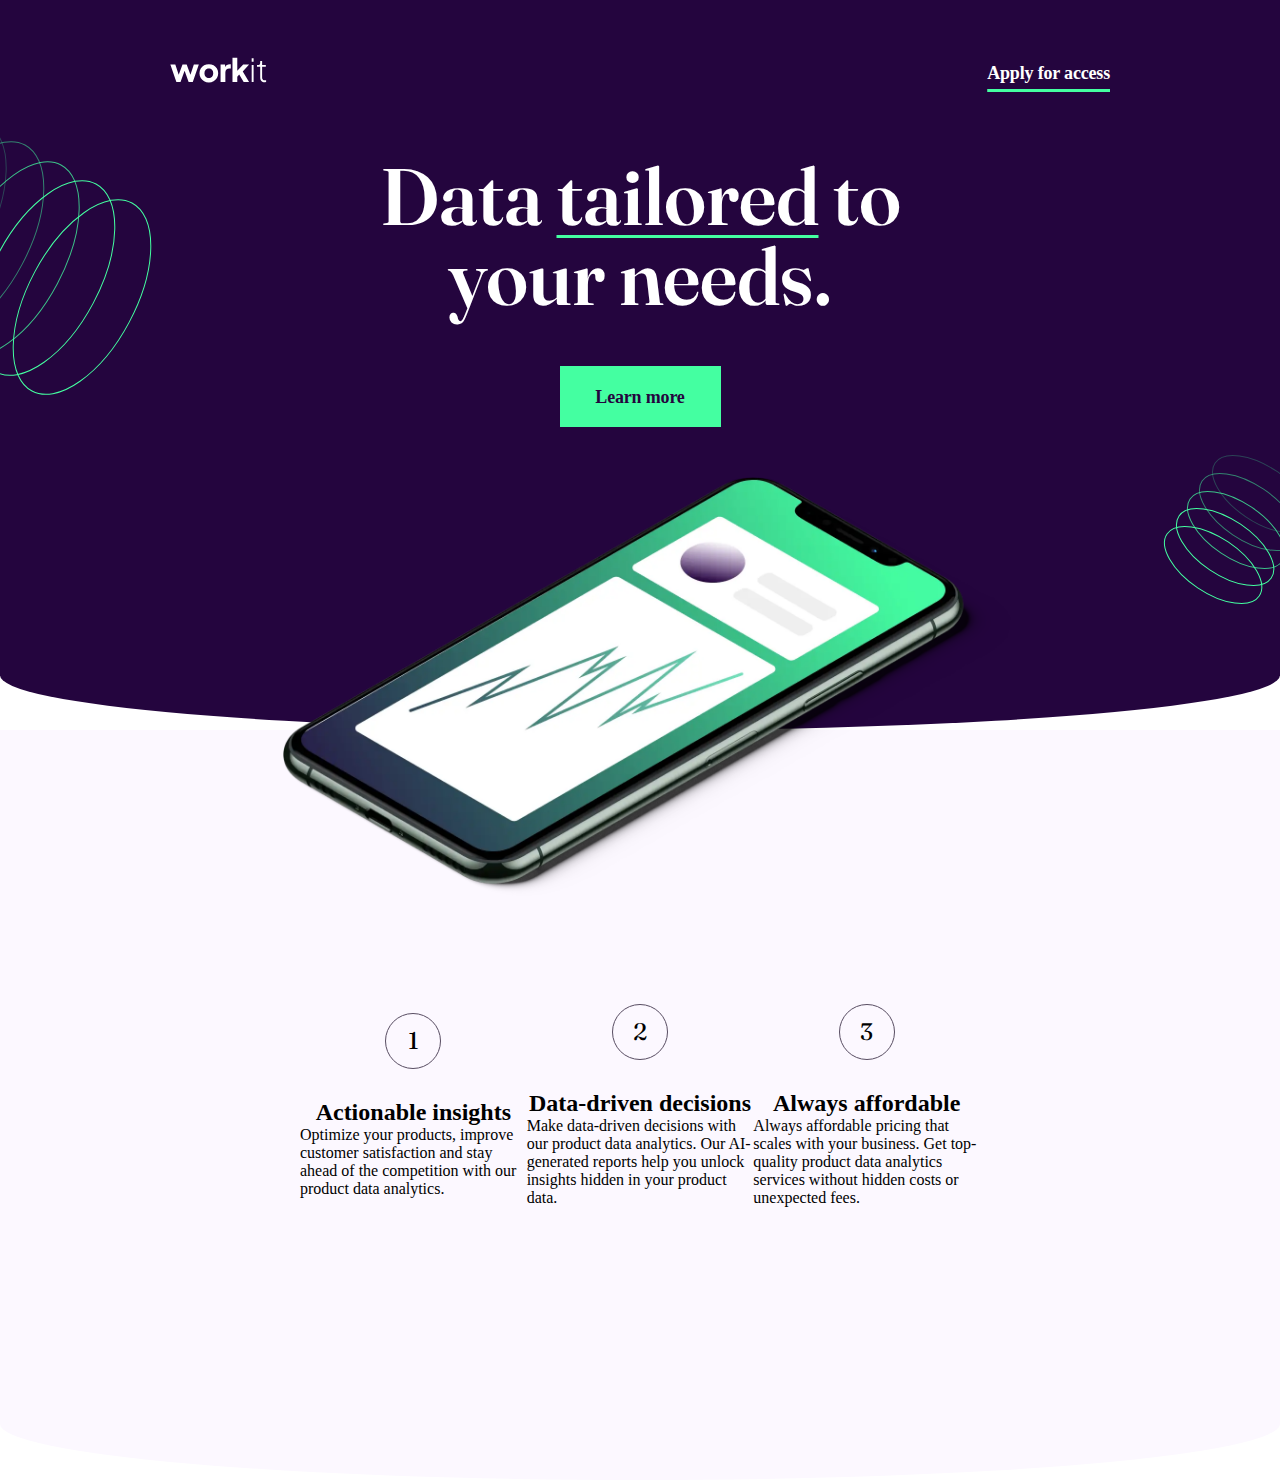
==== starter-code/index.html @ 21c8fe0a "header done" ====
<!DOCTYPE html>
<html lang="en">
<head>
  <meta charset="UTF-8">
  <meta name="viewport" content="width=device-width, initial-scale=1.0">

  <link rel="icon" type="image/png" sizes="32x32" href="./assets/images/favicon-32x32.png">
  <link rel="stylesheet" href="./style/main.css">
  <title>Frontend Mentor | Workit landing page</title>
</head>
<body> 
  <!-- HEADER START -->
  <header class="header container__radius">
      <nav class="nav">
        <a href="#" ><img src="./assets/images/logo-light.svg" alt="Logotype" class="nav__logo"></a>
        <a href="#" class="nav__link elem--underline"> Apply for access</a>
     </nav>
   <div class="title__container">
     <h1>Data <span class="elem--underline">tailored</span> to <br>your needs.</h1>
     <button href="#" class="button button-state-hover">Learn more</button>
     <figure class="phone__container">
      <img src="./assets/images/image-hero.webp" alt="hero phone" class="phone__image">
     </figure>
   </div>
   <div class="pattern__container">
    <img src="./assets/images/bg-pattern-1.svg" alt="first pattern" class="icon__pattern-one">
   </div>
 </header>

 <!-- HEADER END -->

 <!-- BODY SECTION -->
<main>
  <section class="container__radius container__main">
      <article class="card">
        <div class="card__number-container">
          <p class="card__number">1</p>
        </div> 
            <h2>Actionable insights</h2>
            <div class="st2-text">
              <p>Optimize your products, improve customer satisfaction and stay ahead of the competition 
               with our product data analytics.</p>
            </div> 
          </article>

          <article class="card">
            <div class="card__number-container">
              <p class="card__number">2</p>
            </div> 
            <h2>Data-driven decisions</h2>
            <div class="st2-text">
              <p>Make data-driven decisions with our product data analytics. Our AI-generated reports help 
              you unlock insights hidden in your product data.</p>
            </div>
          </article>

          <article class="card">
            <div class="card__number-container">
              <p class="card__number">3</p>
            </div> 
            <h2>Always affordable</h2>
            <div class="st2-text">
              <p>Always affordable pricing that scales with your business. Get top-quality product data 
              analytics services without hidden costs or unexpected fees.</p>
            </div>
            </article>

    </section>
</main>


<!-- <footer>
  <div class="graham-container">
    <div class="founder-container">
      <img src="./assets/images/image-founder.webp" alt="founder">
    </div>
    <div class="container-hero">
      <h2>Be the first to test</h2>
      <div class="hero-intro">
        <p>Hi, I'm Louis Graham, the founder of the company. Book a demo call with me to become a 
          beta tester for our app and kickstart your company. Apply for access below and I’ll be 
          in touch to schedule a call.</p>
      </div>
          <button href="#" class="button button-state-hover">Apply for access</button>
      </div>
    </div>
  </div>
  <div class="icon__container">
   <div class="social-icon">
   <img src="./assets/images/logo-dark.svg" alt="">
   
    <img src="./assets/images/icon-facebook.svg" alt="">
    <img src="./assets/images/icon-instagram.svg" alt="">
    <img src="./assets/images/icon-twitter.svg" alt="">
  </div>
      </div>
    </footer> -->

  

</body>
</html>
---- starter-code/style/main.css ----
:root{
    --main-color: #24053E;
    --green: #44FFA1;
    --light-purple: #584D62;
    --pearl: #FCF8FF;
    --white: #ffffff;
}


@font-face {
    font-family: "manrope";
    src: url(../assets/fonts/manrope/static/Manrope-Regular.ttf);

    font-family: "fraunces";
    src: url(../assets/fonts/fraunces/Fraunces-VariableFont_SOFT\,WONK\,opsz\,wght.ttf);
}

*{
    margin: 0;
    padding: 0;
    box-sizing: border-box;
}

/* COMMON SETUP */


a{
    font-family: "manrope";
    font-size: 18px;
    font-weight: 700;
    line-height: 32px;
    letter-spacing: -0.18px;
    text-decoration: none;
    color: var(--white);
}

h1{
    font-family: "fraunces";
    font-size: 80px;
    color: #ffffff;
    line-height: 80px;
    text-align: center;
    font-weight: 600;
}


/* HEADER CONTAINER */

.header{
    position: relative;
    width: 100%;
    height: 730px;
    padding: 57px 170px;
    background-color: var(--main-color);
    background-image: url(../assets/images/bg-pattern-2.svg);
    background-repeat: no-repeat;
    background-position: 104% 80%;

}

.icon__pattern-one{
    display: block;
    position: absolute;
}

.icon__pattern-one{
    top: 100px;
    left: -160px;
}

.icon__pattern-two{
    display: none;
    bottom: 100px;
    right: -90px;
}

.container__radius{
    border-bottom-left-radius: 100% 15%;
    border-bottom-right-radius: 100% 15%;
}

.nav{
    display: flex;
    justify-content: space-between;
    width: 100%;
}

.nav__link:hover{
    color: var(--green);
}

.elem--underline{
    line-height: 32px;
    text-decoration: underline 3px #44FFA1;
    border-radius: 2px;
    text-underline-offset: 10px;
}

.title__container{
    display: flex;
    justify-content: center;
    align-items: center;
    flex-direction: column;
    margin-top: 63px;
}

.button{
    width: 161px;
    height: 61px;
    font-family: 'manrope';
    font-weight: 700;
    font-size: 18px;
    line-height: 32px;
    letter-spacing: -0.18px;
    border: none;
    background-color: var(--green);
    margin-top: 50px;
    color: var(--main-color);
}

.button-state-hover:hover{
    border: 2px solid var(--green);
    color: var(--white);
    background-color: var(--main-color);
}

.phone__container{
    margin-top: 50px;
    width: 715px;
    height: 427px;
}

.phone__image{
    width: 730px;
}

/* BODY CONTAINER */

.container__main{
    display: grid;
    place-content: center;
    grid-template-columns: repeat(3, 1fr);
    width: 100%;
    height: 750px;
    background: var(--pearl);
    padding: 0 300px;
}

.card{
    display: flex;
    flex-direction: column;
    justify-content: center;
    align-items: center;
}

.card__number-container{
    display: flex;
    justify-content: center;
    align-items: center;
    height: 56px;
    width: 56px;
    border: 1px solid var(--light-purple);
    border-radius: 50%;
    margin-bottom: 30px;
}

.card__number{
    font-family: 'fraunces';
    font-size: 24px;
}
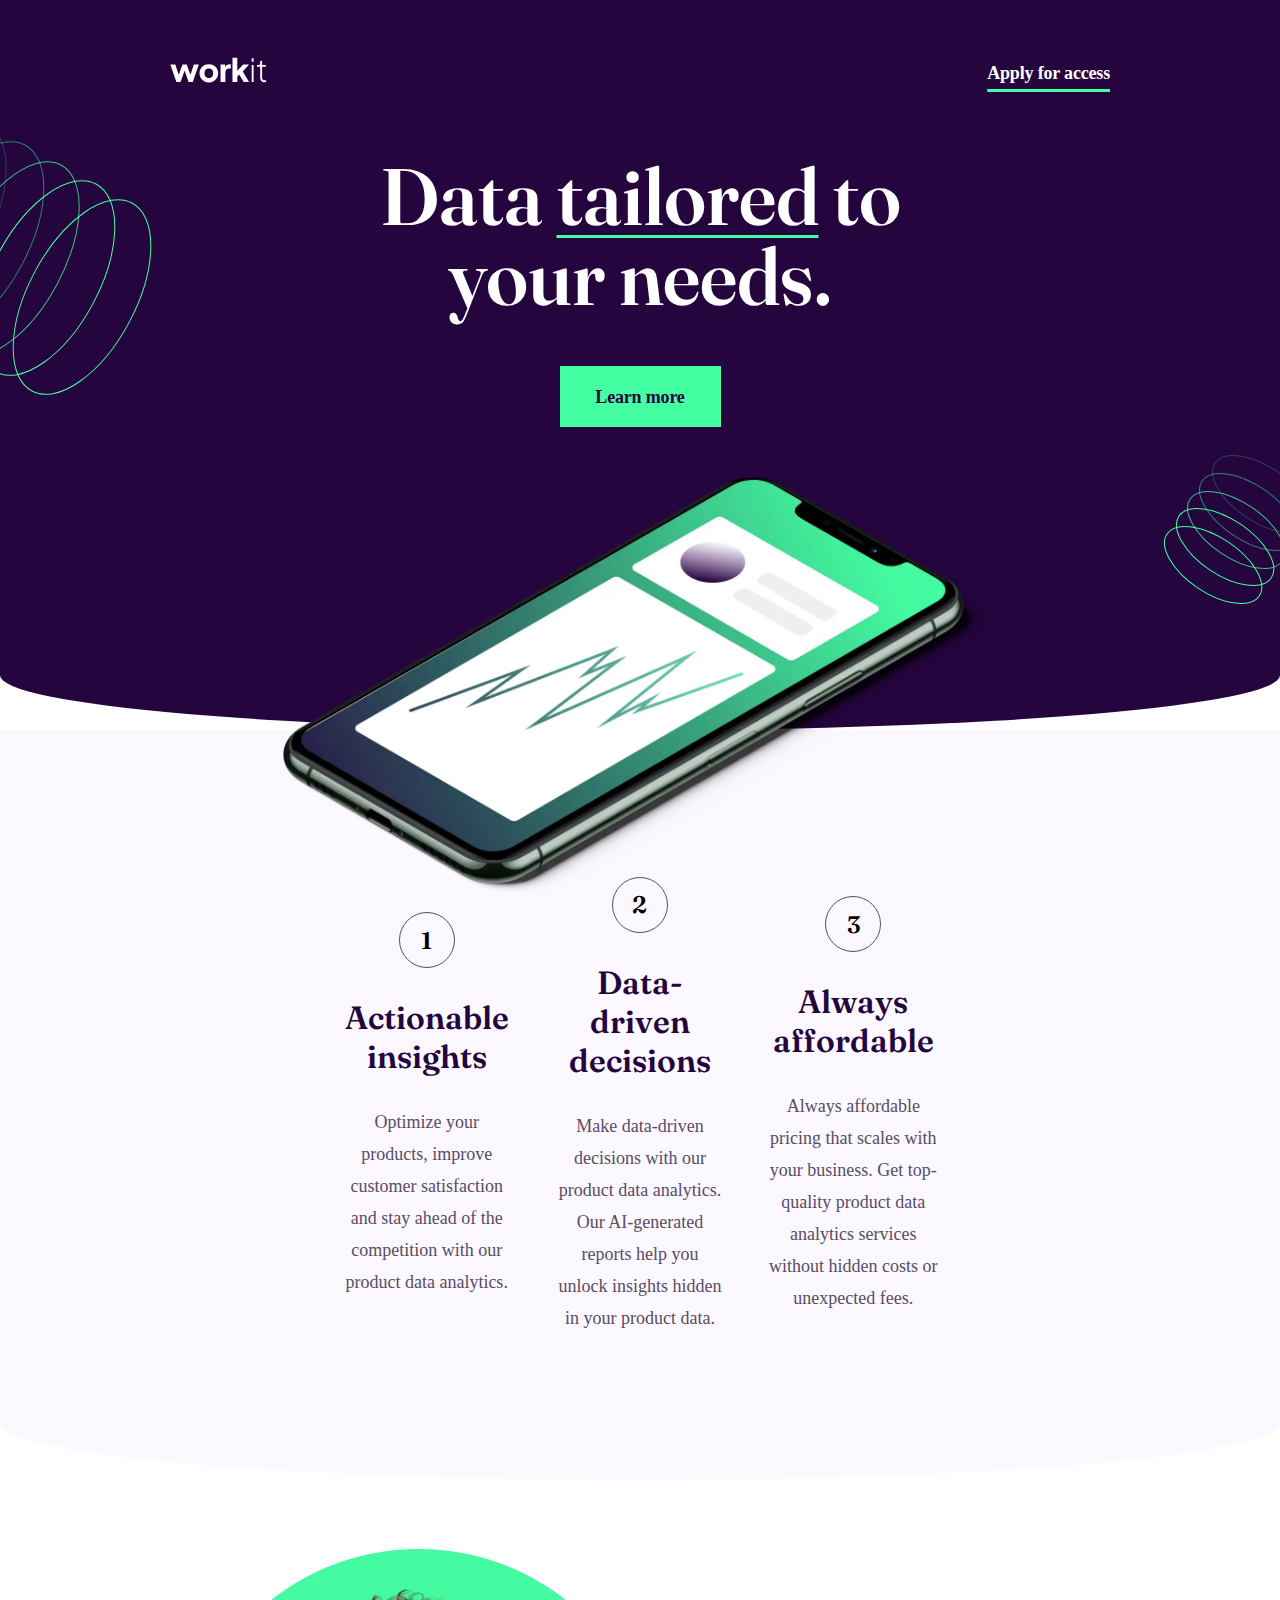
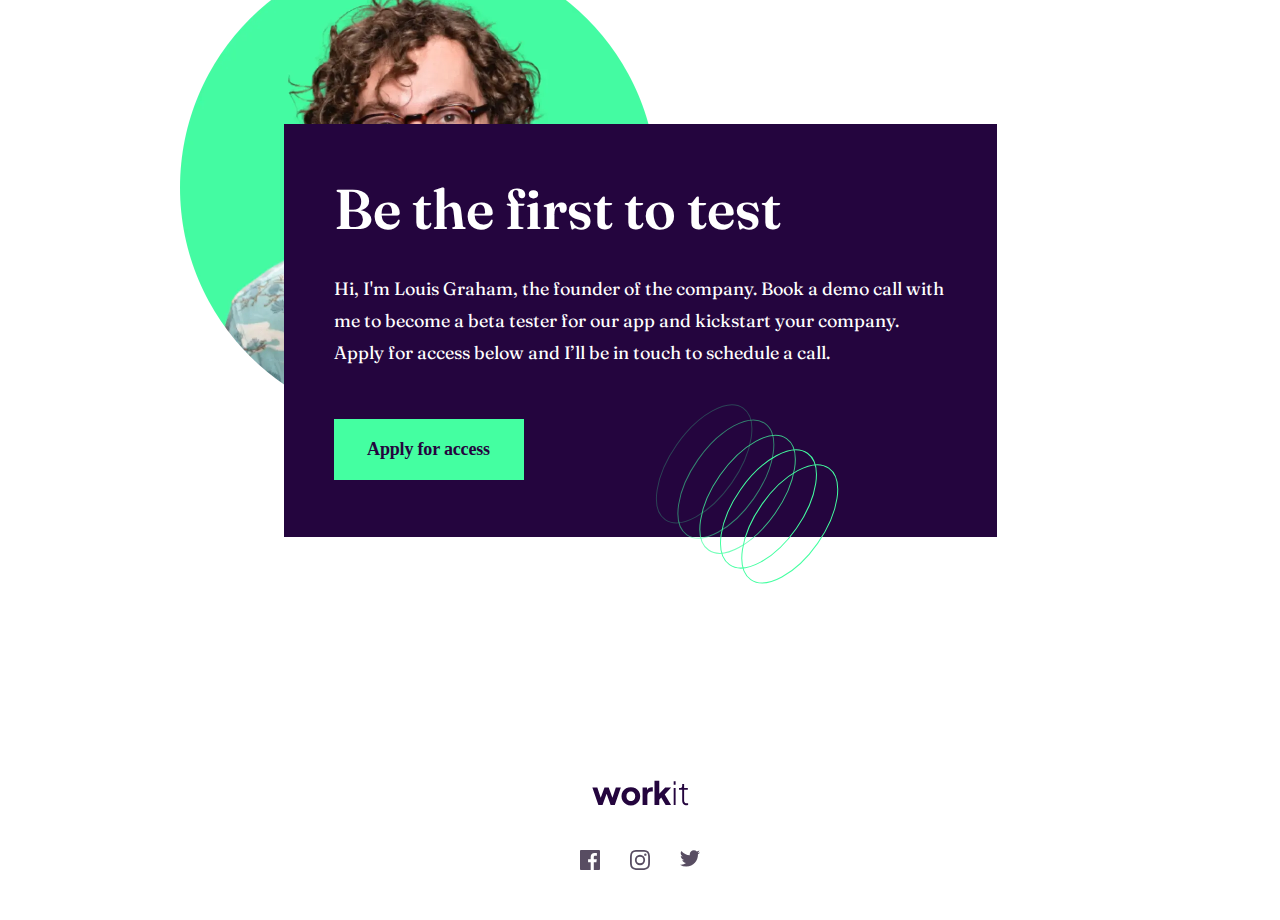
==== commit 5d9b985f: "desktop version done" ====
--- a/starter-code/index.html
+++ b/starter-code/index.html
@@ -36,8 +36,8 @@
         <div class="card__number-container">
           <p class="card__number">1</p>
         </div> 
-            <h2>Actionable insights</h2>
-            <div class="st2-text">
+            <h2 class="card__title">Actionable insights</h2>
+            <div class="card__desc">
               <p>Optimize your products, improve customer satisfaction and stay ahead of the competition 
                with our product data analytics.</p>
             </div> 
@@ -47,8 +47,8 @@
             <div class="card__number-container">
               <p class="card__number">2</p>
             </div> 
-            <h2>Data-driven decisions</h2>
-            <div class="st2-text">
+            <h2 class="card__title">Data-driven decisions</h2>
+            <div class="card__desc">
               <p>Make data-driven decisions with our product data analytics. Our AI-generated reports help 
               you unlock insights hidden in your product data.</p>
             </div>
@@ -58,43 +58,49 @@
             <div class="card__number-container">
               <p class="card__number">3</p>
             </div> 
-            <h2>Always affordable</h2>
-            <div class="st2-text">
+            <h2 class="card__title">Always affordable</h2>
+            <div class="card__desc">
               <p>Always affordable pricing that scales with your business. Get top-quality product data 
               analytics services without hidden costs or unexpected fees.</p>
             </div>
             </article>
 
     </section>
+<!-- SECTION TWO -->
+    <section class="graham__container">
+      <div class="graham__box-img">
+        <img src="./assets/images/image-founder.webp" alt="founder">
+      </div>
+      <div class="card__container">
+        <h2 class="card__title card__title-hero">Be the first to test</h2>
+        <div class="hero-intro">
+          <p class="graham__desc">Hi, I'm Louis Graham, the founder of the company. Book a demo call with me to become a 
+            beta tester for our app and kickstart your company. Apply for access below and I’ll be 
+            in touch to schedule a call.</p>
+            <button href="#" class="button btn__green">Apply for access</button>
+        </div>
+
+        </div>
+        <img src="./assets/images/bg-pattern-3.svg" alt="pattern-3" class="icon__pattern-three">
+      </section>
+    </div>
 </main>
 
 
-<!-- <footer>
-  <div class="graham-container">
-    <div class="founder-container">
-      <img src="./assets/images/image-founder.webp" alt="founder">
-    </div>
-    <div class="container-hero">
-      <h2>Be the first to test</h2>
-      <div class="hero-intro">
-        <p>Hi, I'm Louis Graham, the founder of the company. Book a demo call with me to become a 
-          beta tester for our app and kickstart your company. Apply for access below and I’ll be 
-          in touch to schedule a call.</p>
-      </div>
-          <button href="#" class="button button-state-hover">Apply for access</button>
-      </div>
-    </div>
+ <footer class="footer">
+  
+  <div class="icon__container">
+   <div class="social__icon">
+   <img src="./assets/images/logo-dark.svg" alt="">
   </div>
-  <div class="icon__container">
-   <div class="social-icon">
-   <img src="./assets/images/logo-dark.svg" alt="">
-   
-    <img src="./assets/images/icon-facebook.svg" alt="">
+   <div class="icon__social">
+     <img src="./assets/images/icon-facebook.svg" alt="">
     <img src="./assets/images/icon-instagram.svg" alt="">
     <img src="./assets/images/icon-twitter.svg" alt="">
-  </div>
+   </div>
+  
       </div>
-    </footer> -->
+    </footer> 
 
   
 
--- a/starter-code/style/main.css
+++ b/starter-code/style/main.css
@@ -116,6 +116,7 @@
     background-color: var(--green);
     margin-top: 50px;
     color: var(--main-color);
+    
 }
 
 .button-state-hover:hover{
@@ -143,7 +144,7 @@
     width: 100%;
     height: 750px;
     background: var(--pearl);
-    padding: 0 300px;
+    padding: 0 320px;
 }
 
 .card{
@@ -151,6 +152,7 @@
     flex-direction: column;
     justify-content: center;
     align-items: center;
+    margin: 22px;
 }
 
 .card__number-container{
@@ -167,4 +169,116 @@
 .card__number{
     font-family: 'fraunces';
     font-size: 24px;
-}+    font-weight: 600;
+}
+
+.card__title {
+    font-size: 32px;
+    font-family: 'fraunces';
+    text-align: center;
+    color: var(--main-color);
+    font-weight: 600;
+    margin-bottom: 30px;
+}
+
+.card__desc{
+    font-size: 18px;
+    font-family: 'manrope';
+    line-height: 32px;
+    text-align: center;
+    color: var(--light-purple);
+}
+
+/* END TABLE */
+
+
+/* GRAHAM SECTION */
+.graham__container{
+    position: relative;
+    display: grid;
+    place-content: center;
+    width: 100%;
+    height: 900px;
+    background-color: var(--white);
+}
+
+.graham__box-img{
+    position: absolute;
+    width: 477px;
+    left: 180px;
+    bottom: 350px;
+    
+}
+
+.graham__box-img img{
+    width: 100%;
+    z-index: -15;
+}
+
+.btn__green{
+    width: 190px;
+}
+
+.btn__green:hover{
+    border: 2px solid var(--green);
+    background-color: var(--main-color);
+    color: var(--green);
+}
+
+.card__container{
+    width: 713px;
+    height: 413px;
+    background: var(--main-color);
+    padding: 50px;
+    z-index: 12;
+}
+
+.card__title-hero{
+    color: var(--white);
+    text-align: left;
+    font-size: 56px;
+}
+
+.graham__desc{
+    font-family: 'fraunces';
+    color: var(--white);
+    font-size: 18px;
+    line-height: 32px;
+    font-weight: 400;
+}
+
+.icon__pattern-three{
+    position: absolute;
+    right: 33%;
+    z-index: 23;
+    top: 56.4%;
+}
+
+/* GRAHAM SECTION END */
+
+/* FOOTER */
+
+.footer{
+    position: relative;
+    display: grid;
+    justify-content: center;
+    width: 100%;
+    height: 140px;
+}
+
+
+.social__icon{
+    text-align: center;
+    margin-bottom: 40px;
+}
+
+.icon__social{
+    display: grid;
+    grid-template-columns: repeat(3, 1fr);
+}
+
+.icon__social img{
+    margin: 0 15px;
+}
+
+/* FOOTER END */